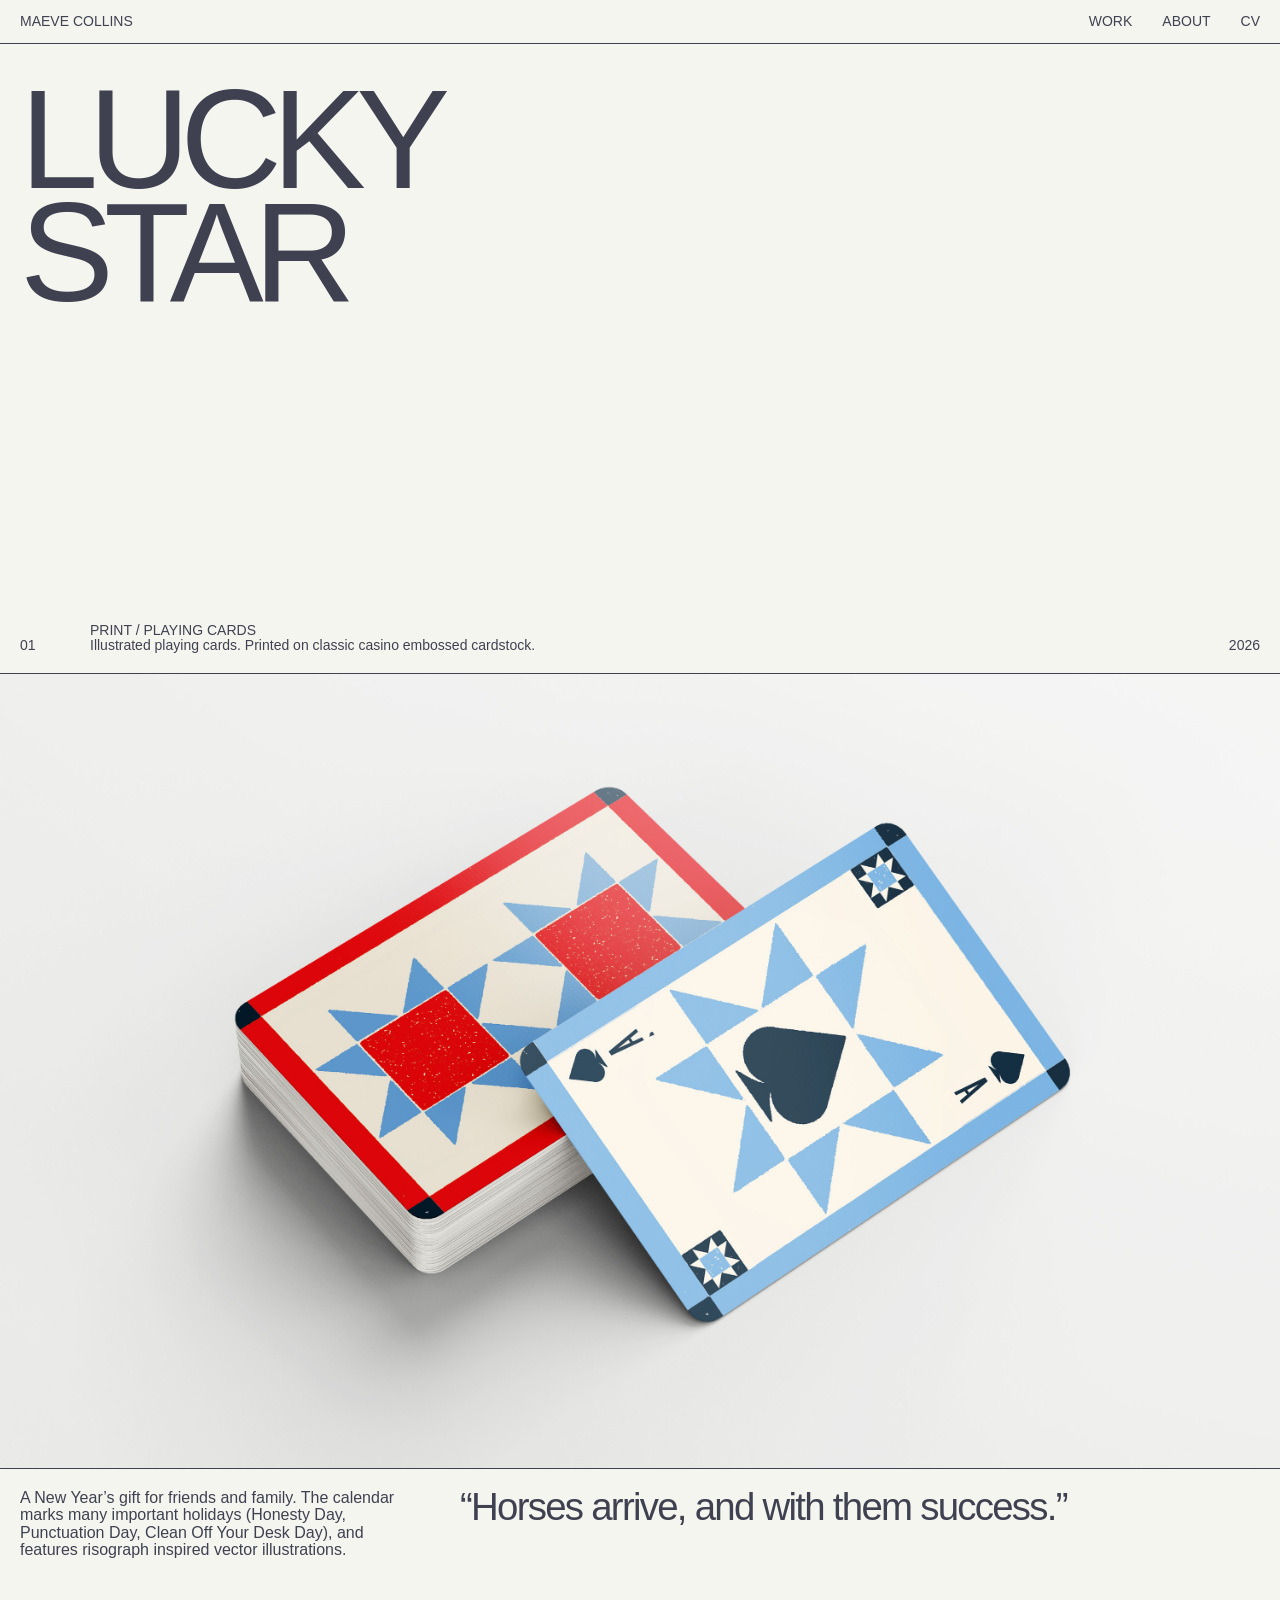
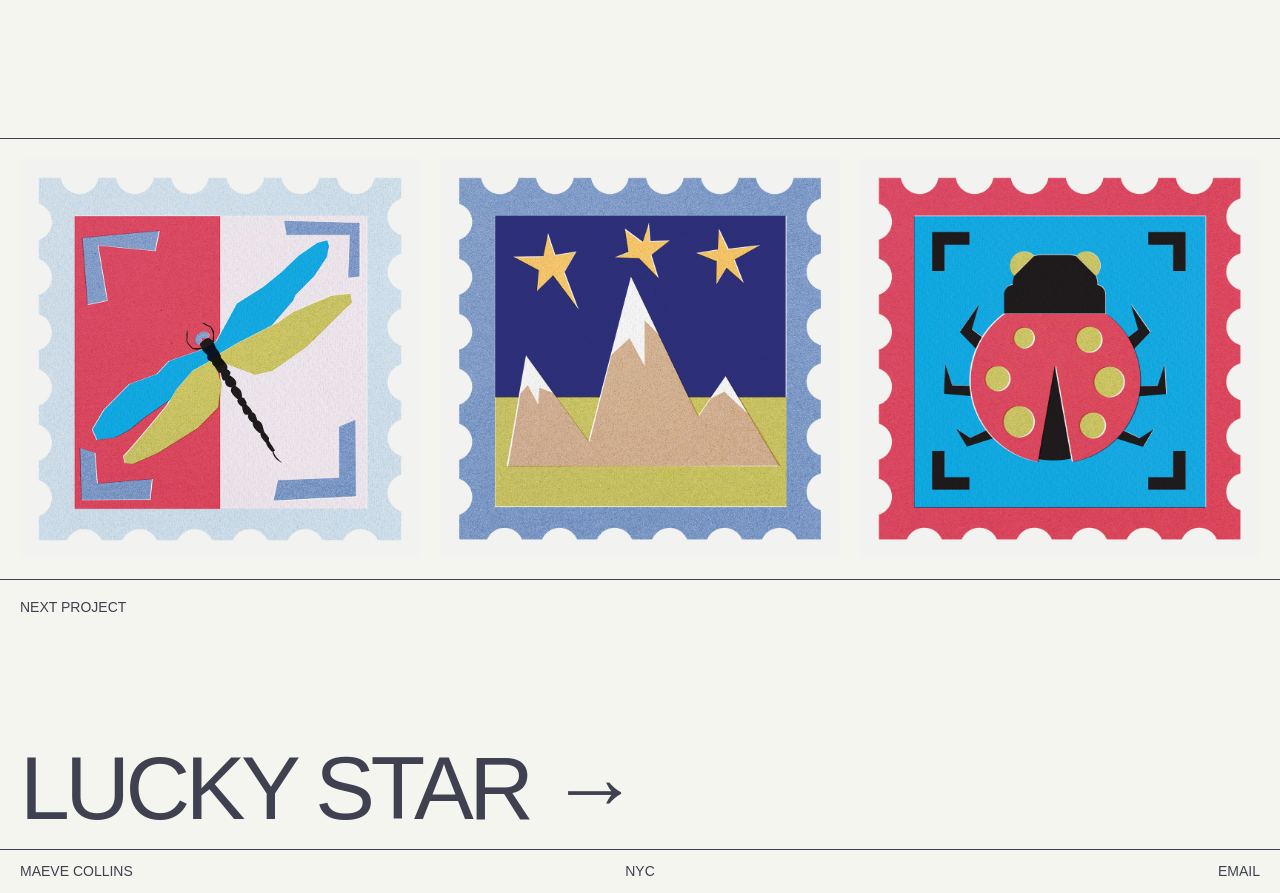
==== work/cards.html @ a994b694 "start cards page" ====
<!DOCTYPE html>
<html lang="en">

<head>
    <meta charset="UTF-8">
    <meta name="viewport" content="width=device-width, initial-scale=1.0">

    <title>Lucky Star — Maeve Collins</title>

    <link rel="stylesheet" href="../style.css">
</head>

<body>

<header>
    <a href="../index.html" class="logo">MAEVE COLLINS</a>

    <nav>
        <a href="../index.html#work">WORK</a>
        <a href="../index.html#about">ABOUT</a>
        <a href="../index.html#about">CV</a>
    </nav>
</header>


<main class="project-page">

    <!-- PROJECT INTRO -->

    <section class="project-intro">

        <div class="project-title">
            LUCKY<br>
            STAR
        </div>

        <div class="project-meta">

            <div>
                01
            </div>

            <div>
                PRINT / PLAYING CARDS<br>
                Illustrated playing cards. Printed on classic casino embossed cardstock.
            </div>

            <div>
                2026
            </div>

        </div>

    </section>


    <!-- HERO IMAGE -->

    <section class="project-hero-image">
        <img src="../images/cards/projectshot.jpg"
             alt="Lucky Star">
    </section>


    <!-- DESCRIPTION -->

    <section class="project-description">

        <div class="project-label">
              A New Year’s gift for friends and family. The calendar marks many important holidays (Honesty Day, Punctuation Day, Clean Off Your Desk Day), and features risograph inspired vector illustrations.   </div>

        <div class="project-description-text">
         <q>Horses arrive, and with them success.</q>
        </div>

    </section>


    <!-- PROJECT IMAGES -->

     <section class="project-images">
         <img src="../images/horse/june.jpg"
             alt="Sláinte Motherf**ckers!">
        <img src="../images/horse/mountain.jpg"
             alt="Sláinte Motherf**ckers!">
         <img src="../images/horse/ladybug.jpg"
             alt="Sláinte Motherf**ckers!">
    </section>


    <!-- NEXT PROJECT -->

    <section class="next-project">

        <div>
            NEXT PROJECT
        </div>

        <a href="cards.html">
            LUCKY STAR →
        </a>

    </section>

</main>


<footer>

    <div>
        MAEVE COLLINS
    </div>

    <div>
        NYC
    </div>

    <div>
        <a href="mailto:maevepcollins@gmail.com">EMAIL</a>
    </div>

</footer>

</body>

</html>
---- style.css ----
* {
    box-sizing: border-box;
}

html {
    scroll-behavior: smooth;
}

body {
    margin: 0;
    background: #f5f5f0;
    color: #3f4150;

    font-family: Arial, Helvetica, sans-serif;
    font-size: 14px;
    line-height: 1.1;
}

/* LINK HOVER GLOW */

a {
    color: inherit;
    text-decoration: none;
    transition: text-shadow 0.3s ease, color 0.3s ease;
}

a:hover {
    text-shadow:
        0 0 3px currentColor,
        0 0 7px currentColor,
        0 0 12px currentColor;
}

/* =========================
   HEADER
   ========================= */

header {
    position: sticky;
    top: 0;
    z-index: 100;

    display: grid;
    grid-template-columns: 1fr auto;

    align-items: center;

    padding: 14px 20px;

    border-bottom: 1px solid #3f4150;

    background: #f5f5f0;
}

.logo {
    font-weight: light;
}

nav {
    display: flex;
    gap: 30px;
}


/* =========================
   INTRO
   ========================= */

.intro {
    min-height: calc(100vh - 45px);

    padding: 20px;

    display: flex;
    flex-direction: column;
    justify-content: space-between;

    border-bottom: 1px solid #3f4150;
}

.intro-name {
    font-size: clamp(80px, 17vw, 260px);

    line-height: .78;

    letter-spacing: -0.075em;

    text-transform: uppercase;
}

.intro-info {
    display: grid;

    grid-template-columns: repeat(4, 1fr);

    gap: 20px;

    max-width: 1000px;
}


/* =========================
   SECTION LABEL
   ========================= */

.section-label {
    padding: 14px 20px;

    border-bottom: 1px solid #3f4150;

    font-size: 12px;

    text-transform: uppercase;
}


/* =========================
   FEATURED PROJECT
   ========================= */

.featured-project {
    padding: 20px;

    border-bottom: 1px solid #3f4150;
}

.featured-image {
    width: 100%;

    aspect-ratio: 16 / 9;

    display: flex;

    align-items: center;
    justify-content: center;

    font-size: 12px;
}

.featured-info {
    display: grid;

    grid-template-columns: 50px 1fr auto;

    gap: 20px;

    align-items: baseline;

    padding-top: 15px;
}

.featured-info h2 {
    margin: 0;

    font-size: clamp(30px, 4vw, 65px);

    line-height: .9;

    letter-spacing: -0.045em;

    font-weight: 400;
}


/* =========================
   PROJECT GRID
   ========================= */

.project-grid {
    display: grid;

    grid-template-columns: repeat(3, 1fr);

    gap: 0;

    border-bottom: 1px solid #3f4150;
}

.grid-project {
    padding: 15px;

    border-right: 1px solid #3f4150;
    border-bottom: 1px solid #3f4150;
}

.grid-project:nth-child(3n) {
    border-right: none;
}

.grid-image {
    width: 100%;

    margin-bottom: 15px;

    background: #deded8;

    display: flex;

    align-items: center;
    justify-content: center;

    font-size: 11px;
}

.image-square {
    aspect-ratio: 1 / 1;
}

.image-tall {
    aspect-ratio: 3 / 4;
}

.image-wide {
    aspect-ratio: 4 / 3;
}

.grid-info {
    display: grid;

    grid-template-columns: 30px 1fr;

    gap: 10px;

    align-items: start;

    padding-top: 10px;
}

.grid-info span:first-child {
    opacity: .45;
}

.grid-info h2 {
    margin: 0 0 6px 0;

    font-size: 22px;

    line-height: .95;

    letter-spacing: -0.035em;

    font-weight: 400;
}

.grid-info p {
    margin: 0;

    font-size: 11px;
}

/* =========================
VIDEOS
   ========================= */

.flip-video {
  width: 100%;
  display: flex;
  justify-content: center;
  padding: 80px 0;
  border-bottom: 1px solid #3f4150;
}

.flip-video video {
  width: 60%;
  height: auto;
  display: block;
}


/* =========================
   ABOUT
   ========================= */

.about {
    border-bottom: 1px solid #111;
}

.about-content {
    padding: 20px;

    display: grid;

    grid-template-columns: 2fr 1fr;

    gap: 40px;

    min-height: 70vh;
}

.about-description {
    font-size: clamp(35px, 5vw, 75px);

    line-height: .93;

    letter-spacing: -0.045em;
}

.about-facts {
    border-top: 1px solid #3f4150;
}

.about-facts div {
    padding: 12px 0;

    border-bottom: 1px solid #3f4150;
}

.about-facts span {
    display: block;

    margin-bottom: 8px;

    font-size: 11px;

    opacity: .5;
}


/* =========================
   FOOTER
   ========================= */

footer {
    display: grid;

    grid-template-columns: 1fr 1fr 1fr;

    padding: 14px 20px;
}

footer div:nth-child(2) {
    text-align: center;
}

footer div:nth-child(3) {
    text-align: right;
}


/* =========================
   MOBILE
   ========================= */

@media (max-width: 700px) {

    header {
        grid-template-columns: 1fr auto;
    }

    nav {
        gap: 15px;
    }

    .intro {
        min-height: 75vh;
    }

    .intro-name {
        font-size: 25vw;
    }

    .intro-info {
        grid-template-columns: 1fr 1fr;

        gap: 15px;
    }

    .featured-info {
        grid-template-columns: 30px 1fr;
    }

    .featured-info > span:last-child {
        grid-column: 2;
    }

    .project-grid {
        grid-template-columns: 1fr 1fr;
    }

    .grid-project:nth-child(3n) {
        border-right: 1px solid #3f4150;
    }

    .grid-project:nth-child(2n) {
        border-right: none;
    }

    .grid-info h2 {
        font-size: 18px;
    }

    .about-content {
        grid-template-columns: 1fr;
    }

    .about-description {
        font-size: 40px;
    }

    footer {
        grid-template-columns: 1fr;

        gap: 10px;
    }

    footer div:nth-child(2),
    footer div:nth-child(3) {
        text-align: left;
    }

}


/* =========================
   PROJECT PAGES
   ========================= */

.project-page {
    width: 100%;
}


/* PROJECT INTRO */

.project-intro {
    padding: 20px;

    min-height: 70vh;

    display: flex;
    flex-direction: column;
    justify-content: space-between;

    border-bottom: 1px solid #3f4150;
}

.project-title {
    font-size: clamp(70px, 11vw, 190px);

    line-height: .8;

    letter-spacing: -0.07em;

    text-transform: uppercase;

    padding-top: 20px;
}

.project-meta {
    display: grid;

    grid-template-columns: 50px 1fr auto;

    gap: 20px;

    align-items: end;
}


/* HERO */

.project-hero-image {
    width: 100%;

    border-bottom: 1px solid #3f4150;
}

.project-hero-image img {
    display: block;

    width: 100%;
    height: auto;
}

.featured-image {
    width: 100%;
}

.featured-image a {
    display: block;
    width: 100%;
}

.featured-image img {
    display: block;
    width: 100%;
    height: auto;
}

/* DESCRIPTION */

.project-description {
    padding: 20px;

    display: grid;

    grid-template-columns: 1fr 2fr;

    gap: 40px;

    min-height: 30vh;

    border-bottom: 1px solid #3f4150;
}

.project-label {
    font-size: 16px;
}

.project-description-text {
    max-width: 900px;

    font-size: clamp(35px, 3vw, 70px);

    line-height: .93;

    letter-spacing: -0.045em;
}


/* IMAGE GALLERY */

.project-images {
    width: 100%;
    padding: 20px;

    display: grid !important;
    grid-template-columns: repeat(3, minmax(0, 1fr));
    gap: 20px;

    border-bottom: 1px solid #3f4150;
}

.project-images img {
    display: block;
    object-fit: cover;
    width: 100%;
    height: 100%;
}

/* MOBILE */

@media (max-width: 700px) {
    .project-images {
        grid-template-columns: 1fr;
        gap: 15px;
    }
}

/* NEXT PROJECT */

.next-project {
    padding: 20px;

    min-height: 30vh;

    display: flex;
    flex-direction: column;
    justify-content: space-between;

    border-bottom: 1px solid #3f4150;
}

.next-project a {
    font-size: clamp(40px, 7vw, 100px);

    line-height: .9;

    letter-spacing: -0.05em;
}


/* MOBILE */

@media (max-width: 700px) {

    .project-intro {
        min-height: 60vh;
    }

    .project-title {
        padding-top: 20px;
        font-size: 10vw;
    }

    .project-meta {
        grid-template-columns: 30px 1fr;
    }

    .project-meta div:last-child {
        grid-column: 2;
    }

    .project-description {
        grid-template-columns: 1fr;

        gap: 40px;
    }

}
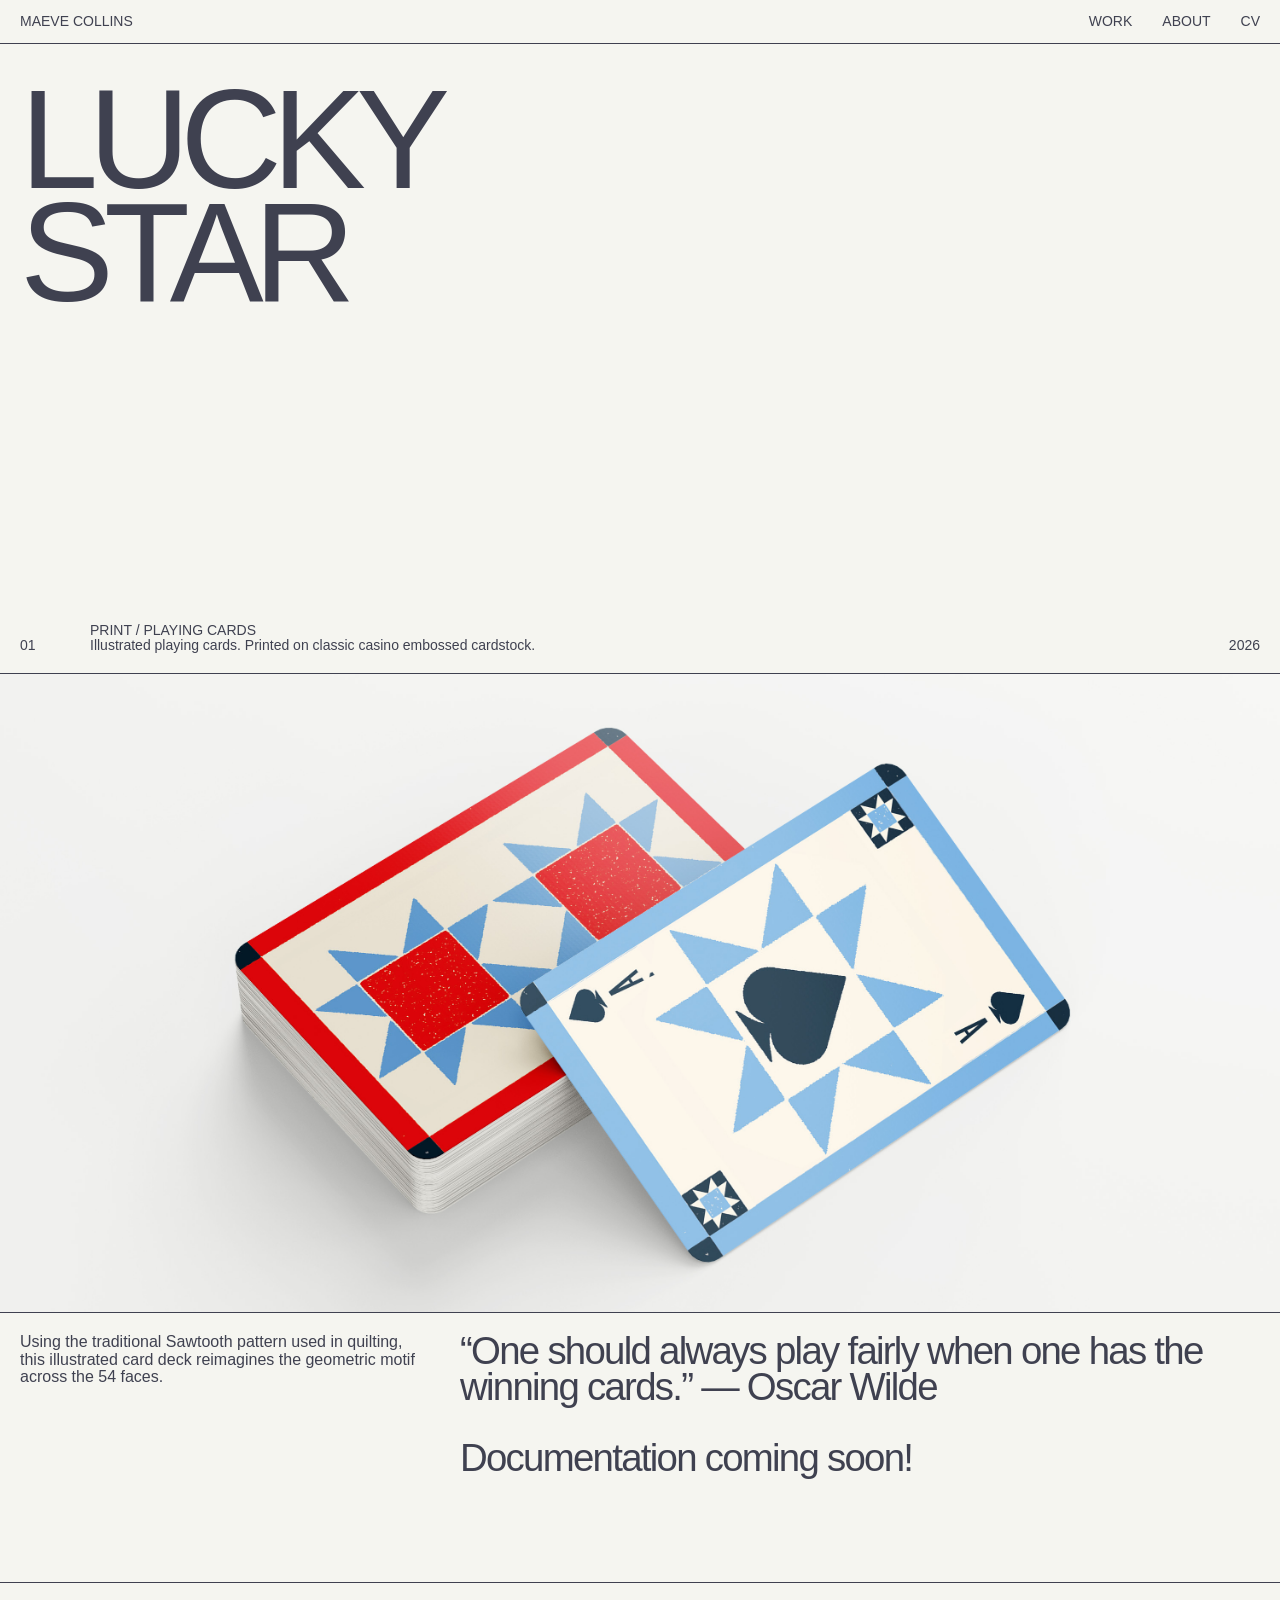
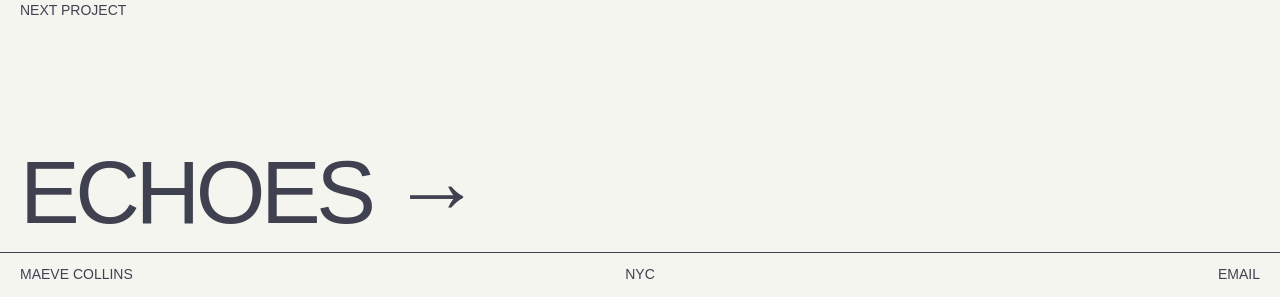
==== commit ab07d6d4: "Set up CV page" ====
--- a/work/cards.html
+++ b/work/cards.html
@@ -18,7 +18,7 @@
     <nav>
         <a href="../index.html#work">WORK</a>
         <a href="../index.html#about">ABOUT</a>
-        <a href="../index.html#about">CV</a>
+        <a href="work/cv.html">CV</a>
     </nav>
 </header>
 
@@ -67,16 +67,17 @@
     <section class="project-description">
 
         <div class="project-label">
-              A New Year’s gift for friends and family. The calendar marks many important holidays (Honesty Day, Punctuation Day, Clean Off Your Desk Day), and features risograph inspired vector illustrations.   </div>
+             Using the traditional Sawtooth pattern used in quilting, this illustrated card deck reimagines the geometric motif across the 54 faces. </div>
 
         <div class="project-description-text">
-         <q>Horses arrive, and with them success.</q>
+         <q>One should always play fairly when one has the winning cards.</q> — Oscar Wilde
+         <br>  <br> Documentation coming soon!
         </div>
 
     </section>
 
 
-    <!-- PROJECT IMAGES -->
+    <!-- PROJECT IMAGES
 
      <section class="project-images">
          <img src="../images/horse/june.jpg"
@@ -85,7 +86,7 @@
              alt="Sláinte Motherf**ckers!">
          <img src="../images/horse/ladybug.jpg"
              alt="Sláinte Motherf**ckers!">
-    </section>
+    </section> -->
 
 
     <!-- NEXT PROJECT -->
@@ -96,8 +97,8 @@
             NEXT PROJECT
         </div>
 
-        <a href="cards.html">
-            LUCKY STAR →
+        <a href="echoes.html">
+            ECHOES →
         </a>
 
     </section>
--- a/style.css
+++ b/style.css
@@ -192,11 +192,9 @@
 
     margin-bottom: 15px;
 
-    background: #deded8;
-
     display: flex;
 
-    align-items: center;
+    align-items: top;
     justify-content: center;
 
     font-size: 11px;
@@ -204,6 +202,7 @@
 
 .image-square {
     aspect-ratio: 1 / 1;
+    object-fit: cover;
 }
 
 .image-tall {
@@ -212,6 +211,14 @@
 
 .image-wide {
     aspect-ratio: 4 / 3;
+    overflow: hidden;
+}
+
+.image-wide img {
+    width: 100%;
+    height: 100%;
+    object-fit: cover;
+    display: block;
 }
 
 .grid-info {
@@ -288,7 +295,7 @@
 }
 
 .about-description {
-    font-size: clamp(35px, 5vw, 75px);
+    font-size: clamp(35px, 5vw, 65px);
 
     line-height: .93;
 
@@ -599,3 +606,73 @@
 
 }
 
+/* CV */
+
+.cv {
+    display: grid;
+    grid-template-columns: 1fr 2fr 1fr;
+    min-height: 100vh;
+    border-bottom: 1px solid #3f4150;
+}
+
+.cv > * {
+    padding: 15px;
+    border-right: 1px solid #3f4150;
+}
+
+.cv > *:last-child {
+    border-right: none;
+}
+
+.cv-intro {
+    position: sticky;
+    top: 0;
+    height: fit-content;
+}
+
+.cv-intro h1 {
+    margin: 0 0 30px 0;
+}
+
+.cv-section {
+    margin-bottom: 60px;
+}
+
+.cv-section h2 {
+    margin: 0 0 25px 0;
+    font-size: 12px;
+    font-weight: normal;
+}
+
+.cv-entry {
+    margin-bottom: 35px;
+}
+
+.cv-entry h3 {
+    margin: 0 0 5px 0;
+    font-size: 14px;
+    font-weight: normal;
+}
+
+.cv-entry p,
+.cv-other p {
+    margin: 0 0 5px 0;
+}
+
+
+@media (max-width: 700px) {
+
+    .cv {
+        grid-template-columns: 1fr;
+    }
+
+    .cv > * {
+        border-right: none;
+        border-bottom: 1px solid #3f4150;
+    }
+
+    .cv-intro {
+        position: relative;
+    }
+
+}
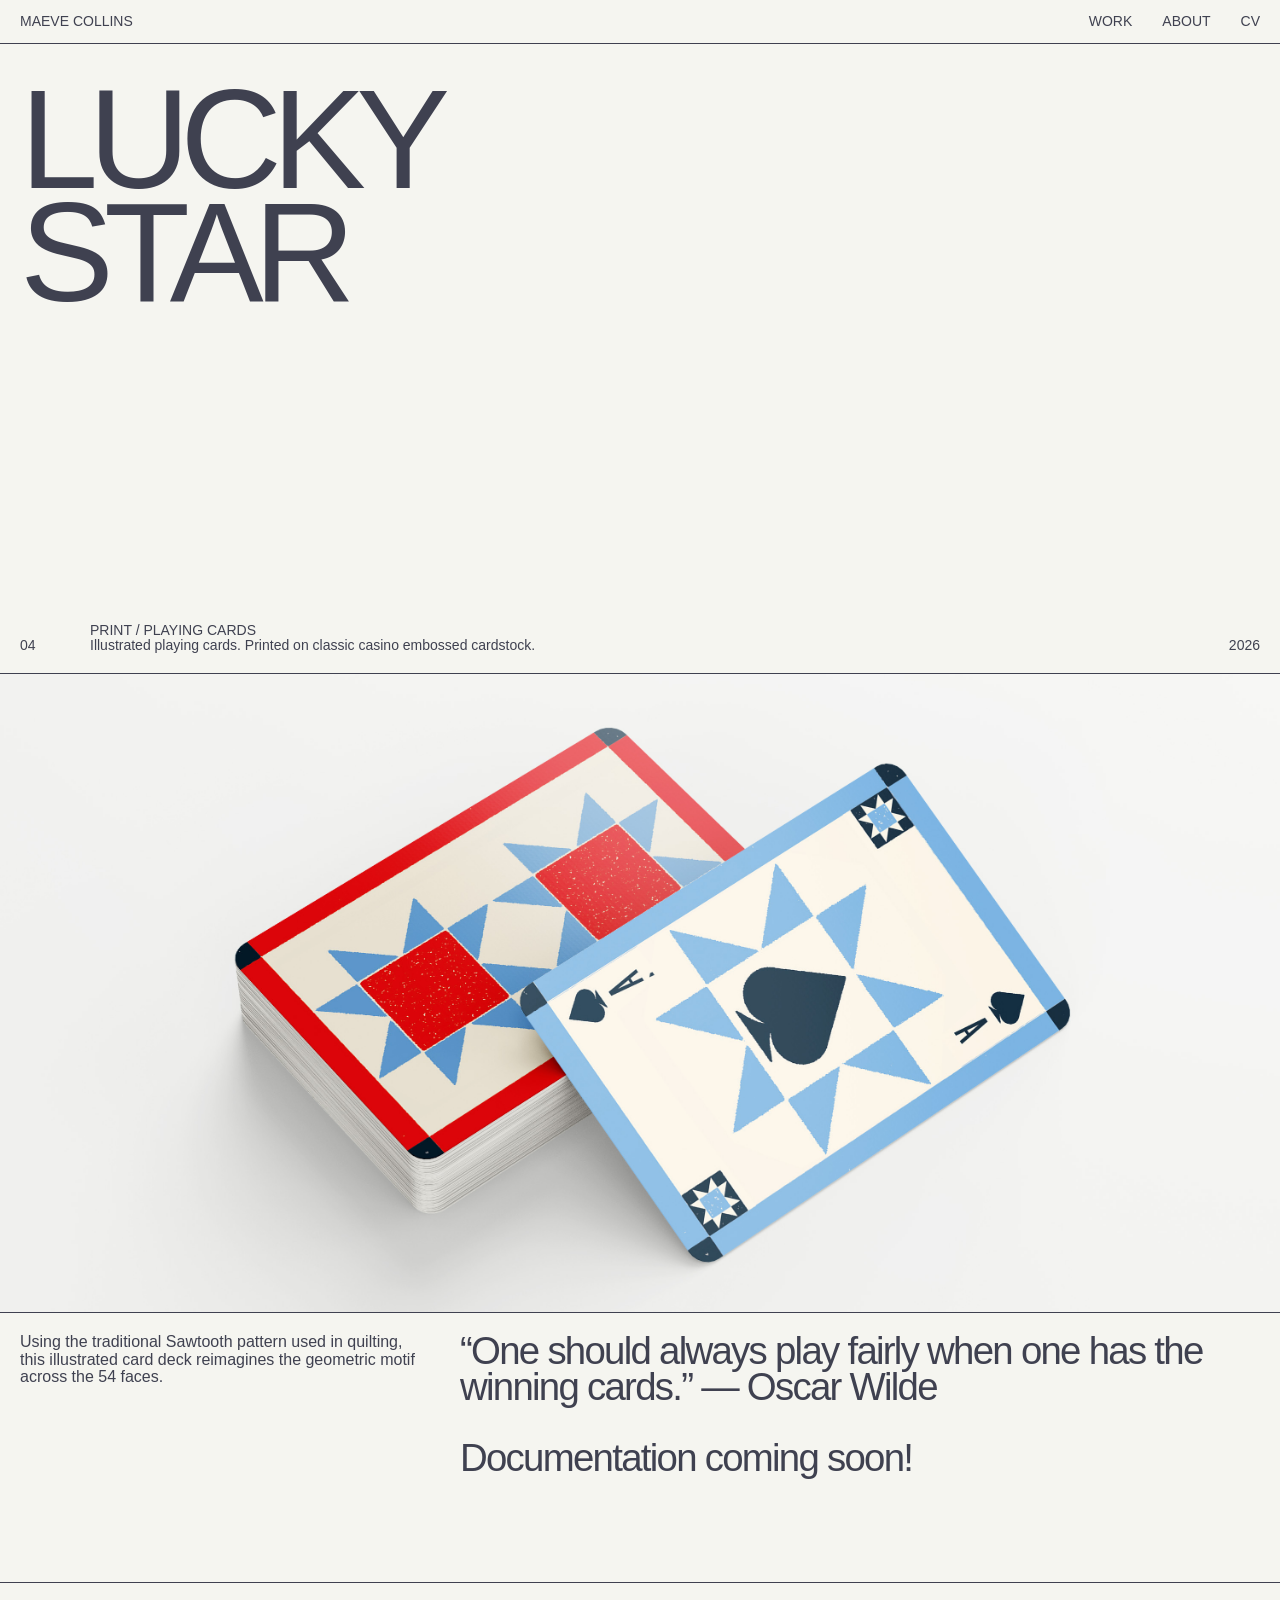
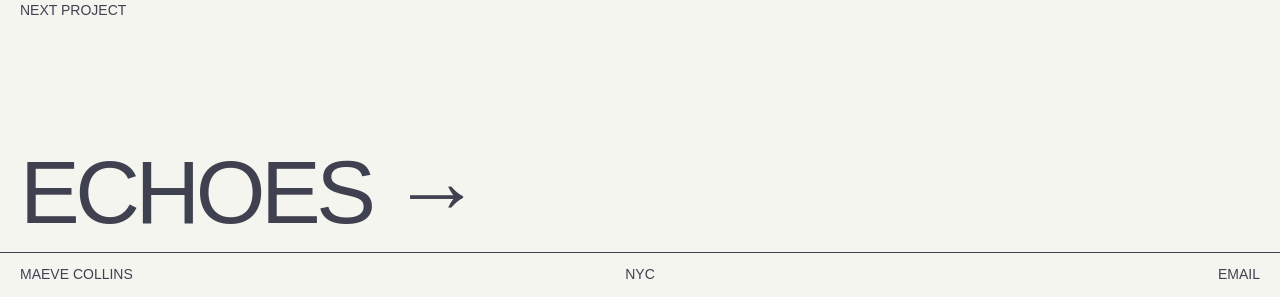
==== commit e902715a: "Echoes updates" ====
--- a/work/cards.html
+++ b/work/cards.html
@@ -37,7 +37,7 @@
         <div class="project-meta">
 
             <div>
-                01
+                04
             </div>
 
             <div>
--- a/style.css
+++ b/style.css
@@ -295,7 +295,7 @@
 }
 
 .about-description {
-    font-size: clamp(35px, 5vw, 65px);
+    font-size: clamp(35px, 5vw, 55px);
 
     line-height: .93;
 
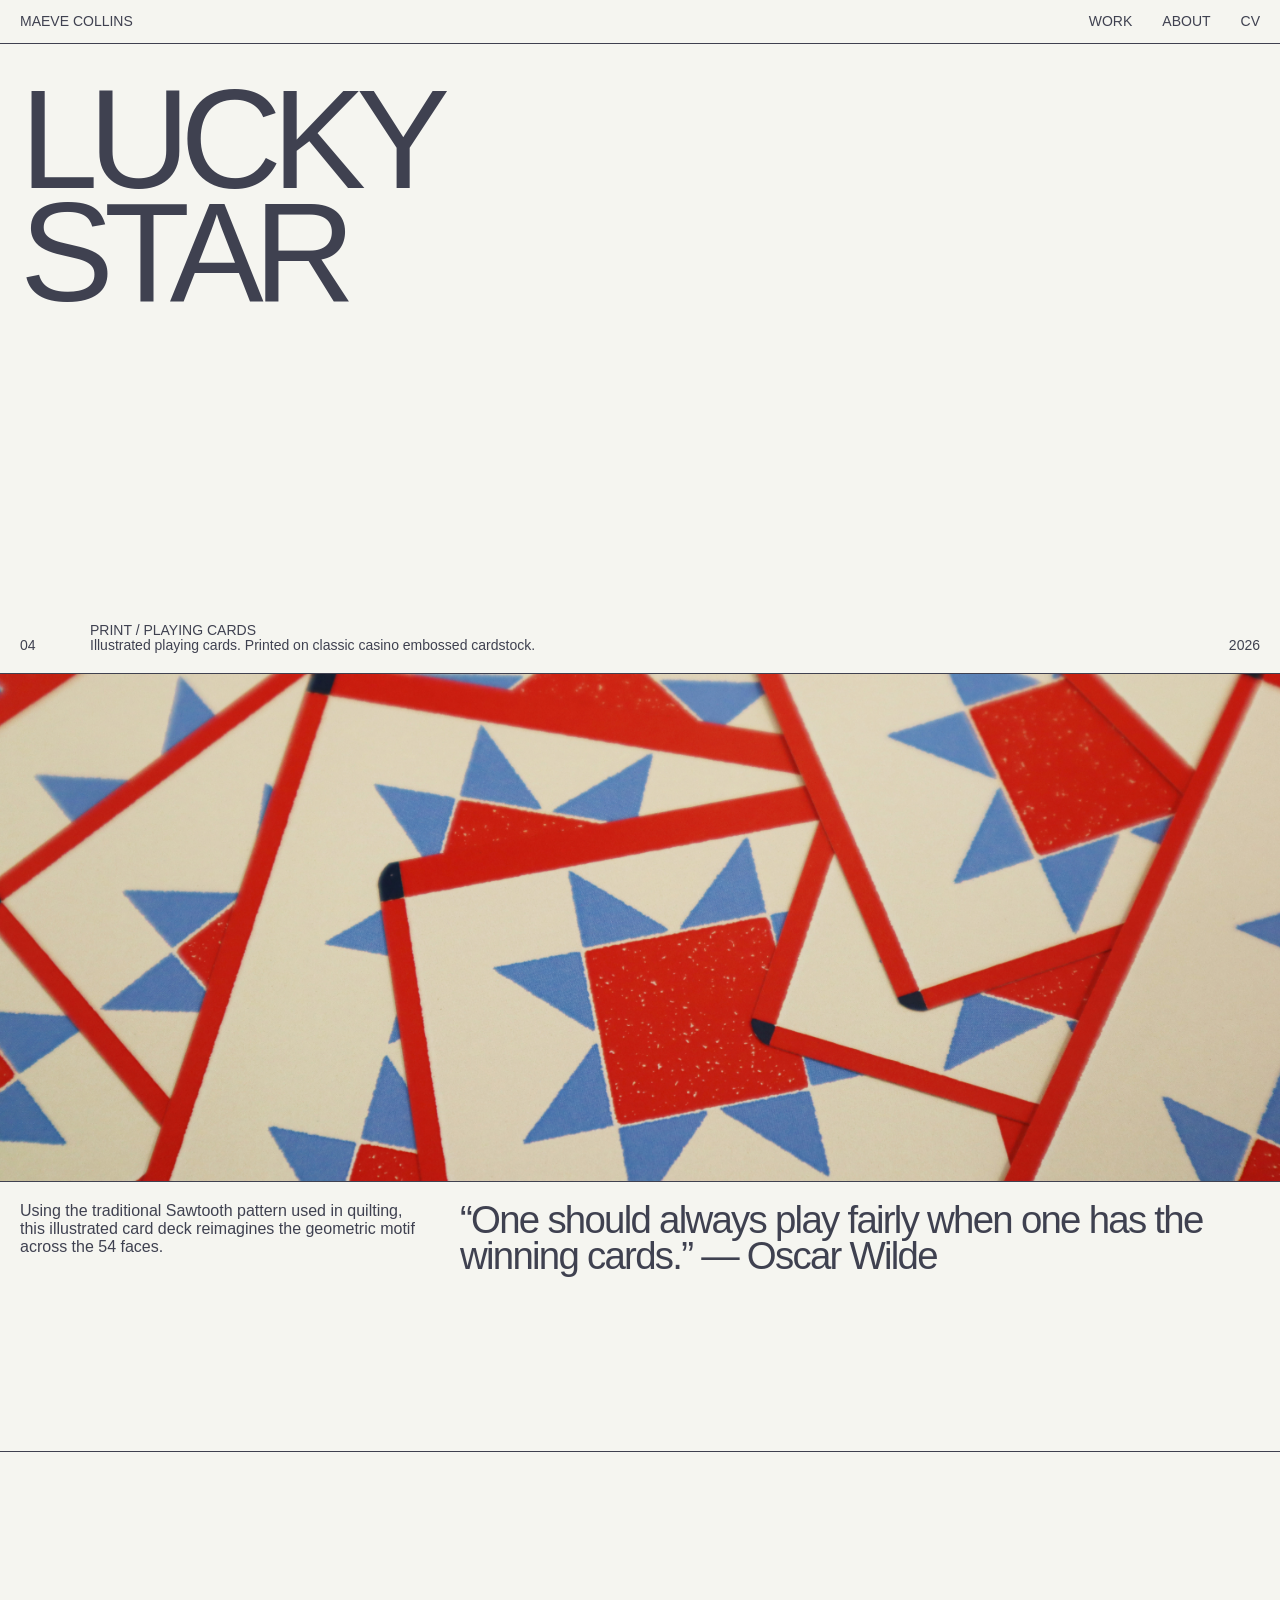
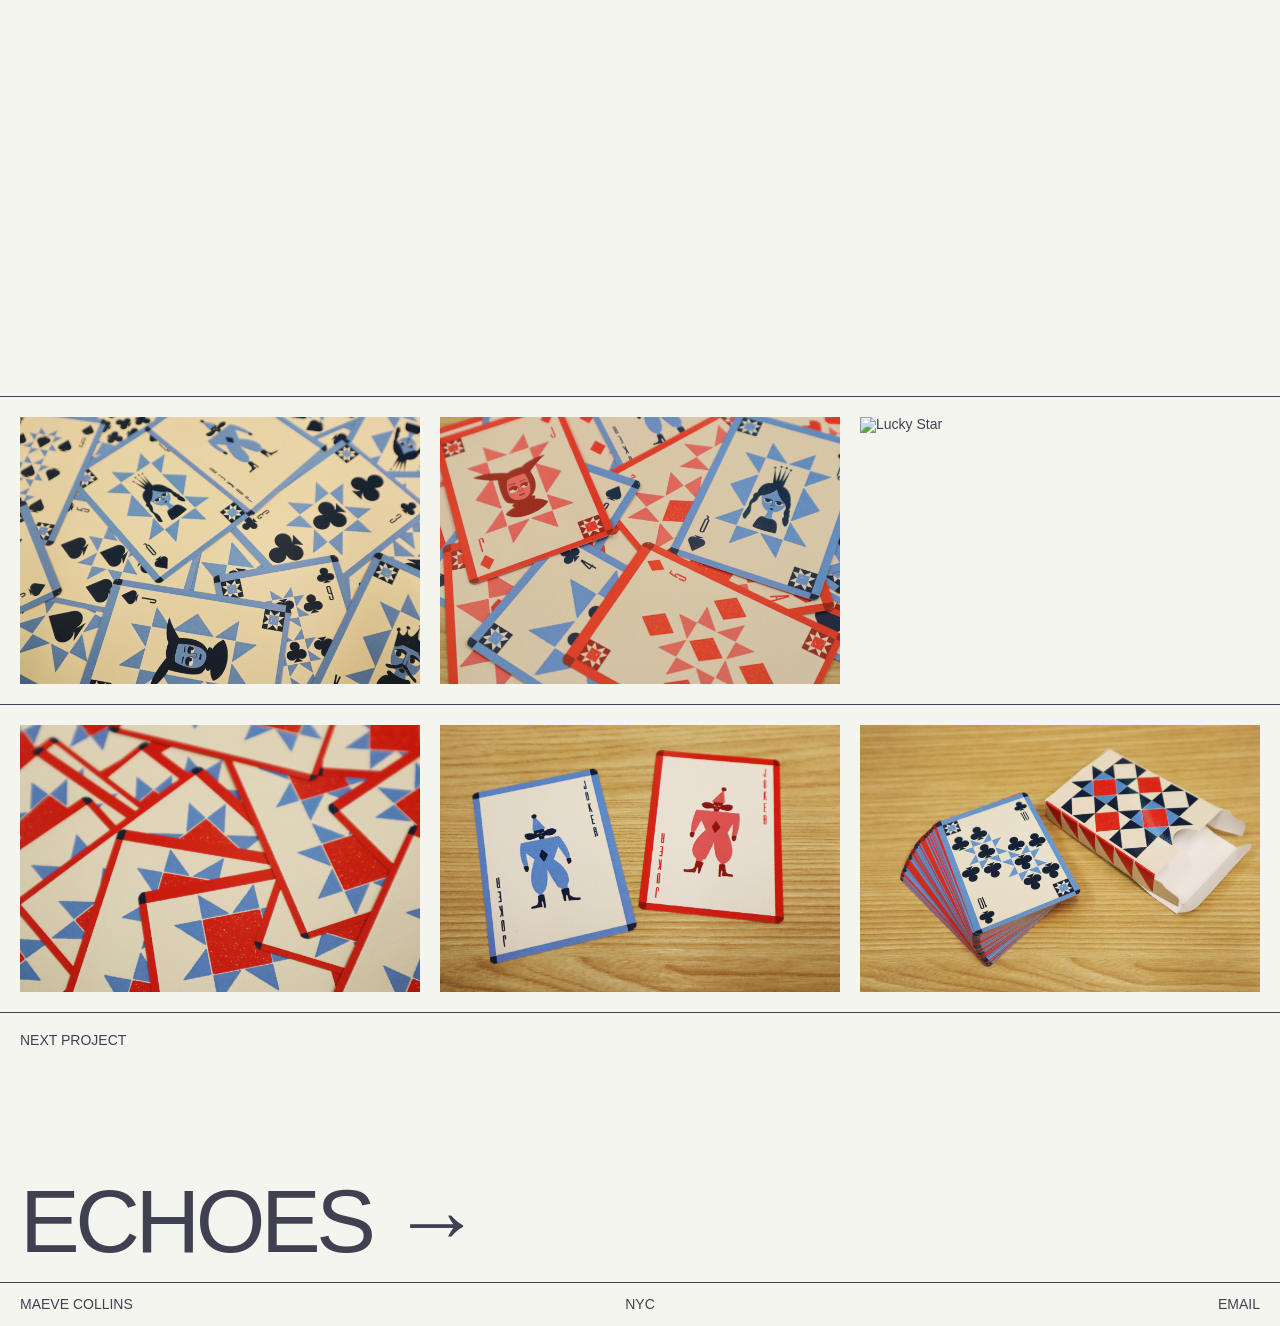
==== commit 2ae19549: "Lucky star documentation" ====
--- a/work/cards.html
+++ b/work/cards.html
@@ -8,6 +8,7 @@
     <title>Lucky Star — Maeve Collins</title>
 
     <link rel="stylesheet" href="../style.css">
+    <link rel="icon" type="image/svg+xml" href="../images/star.svg">
 </head>
 
 <body>
@@ -18,7 +19,7 @@
     <nav>
         <a href="../index.html#work">WORK</a>
         <a href="../index.html#about">ABOUT</a>
-        <a href="work/cv.html">CV</a>
+       <a href="cv.html">CV</a>
     </nav>
 </header>
 
@@ -57,7 +58,7 @@
     <!-- HERO IMAGE -->
 
     <section class="project-hero-image">
-        <img src="../images/cards/projectshot.jpg"
+        <img src="../images/cards/banner.jpg"
              alt="Lucky Star">
     </section>
 
@@ -71,24 +72,37 @@
 
         <div class="project-description-text">
          <q>One should always play fairly when one has the winning cards.</q> — Oscar Wilde
-         <br>  <br> Documentation coming soon!
         </div>
 
     </section>
 
 
-    <!-- PROJECT IMAGES
+  
 
-     <section class="project-images">
-         <img src="../images/horse/june.jpg"
-             alt="Sláinte Motherf**ckers!">
-        <img src="../images/horse/mountain.jpg"
-             alt="Sláinte Motherf**ckers!">
-         <img src="../images/horse/ladybug.jpg"
-             alt="Sláinte Motherf**ckers!">
-    </section> -->
-
-
+<section>
+      <div class="flip-video">
+                     <video autoplay loop muted playsinline>
+                      <source src="../images/cards/CardsFlipthrough.mp4" type="video/mp4">
+                         Your browser does not support the video tag.
+                       </video>
+                    </div>
+    </section>
+   <section class="project-images">
+         <img src="../images/cards/blue.jpg"
+             alt="Lucky Star">
+        <img src="../images/cards/everything.jpg"
+             alt="Lucky Star">
+        <img src="../images/cards/red.png"
+             alt="Lucky Star">
+    </section>
+    <section class="project-images">
+         <img src="../images/cards/backs.jpg"
+             alt="Lucky Star">
+        <img src="../images/cards/jokers.jpg"
+             alt="Lucky Star">
+        <img src="../images/cards/box.jpg"
+             alt="Lucky Star">
+    </section>
     <!-- NEXT PROJECT -->
 
     <section class="next-project">
--- a/style.css
+++ b/style.css
@@ -173,7 +173,7 @@
 
     gap: 0;
 
-    border-bottom: 1px solid #3f4150;
+   /* border-bottom: 1px solid #3f4150; */
 }
 
 .grid-project {
@@ -279,7 +279,7 @@
    ========================= */
 
 .about {
-    border-bottom: 1px solid #111;
+    border-bottom: 1px solid #3f4150;
 }
 
 .about-content {
@@ -291,13 +291,13 @@
 
     gap: 40px;
 
-    min-height: 70vh;
+    min-height: 91vh;
 }
 
 .about-description {
-    font-size: clamp(35px, 5vw, 55px);
-
-    line-height: .93;
+    font-size: clamp(35px, 5vw, 50px);
+
+    line-height: .97;
 
     letter-spacing: -0.045em;
 }
@@ -613,6 +613,7 @@
     grid-template-columns: 1fr 2fr 1fr;
     min-height: 100vh;
     border-bottom: 1px solid #3f4150;
+  
 }
 
 .cv > * {
@@ -632,6 +633,8 @@
 
 .cv-intro h1 {
     margin: 0 0 30px 0;
+    font-family: Georgia, "Times New Roman", serif;
+    font-weight: normal;
 }
 
 .cv-section {
@@ -675,4 +678,256 @@
         position: relative;
     }
 
+}
+
+.cv-entry h3 {
+    font-weight: 700;
+}
+
+.cv-intro h1 {
+    font-size: 5rem;
+}
+
+
+
+/* =========================
+   FINE ART ARCHIVE
+   ========================= */
+
+.art-page {
+    background: #3f4150;
+    color: #f5f5f0;
+    font-family: Georgia, "Times New Roman", serif;
+}
+
+.art-page a {
+    color: inherit;
+}
+
+
+/* HEADER */
+
+.art-header {
+    position: sticky;
+    top: 0;
+    left: 0;
+    z-index: 100;
+
+    width: 100%;
+
+    display: flex;
+    justify-content: space-between;
+    align-items: center;
+
+    padding: 20px 25px;
+
+    border: none;
+
+    background: transparent;
+
+    font-family: Arial, Helvetica, sans-serif;
+    font-size: 11px;
+    letter-spacing: .05em;
+
+      background: #3f4150;
+      border-bottom: 1px solid #f5f5f0;
+}
+
+.art-logo {
+    font-size: 18px;
+    font-weight: bold;
+}
+
+
+/* GALLERY */
+
+.art-gallery {
+    width: 100%;
+    padding: 120px 7vw 150px;
+}
+
+
+/* INTRO */
+
+.art-intro {
+    min-height: 75vh;
+
+    display: flex;
+    flex-direction: column;
+    justify-content: flex-end;
+
+    padding-bottom: 80px;
+}
+
+.art-intro p {
+    margin: 0 0 20px;
+
+    font-family: Arial, Helvetica, sans-serif;
+    font-size: 11px;
+    letter-spacing: .1em;
+    text-transform: uppercase;
+    opacity: .5;
+}
+
+.art-intro h1 {
+    margin: 0;
+
+    font-size: clamp(80px, 15vw, 230px);
+    line-height: .75;
+    letter-spacing: -.07em;
+    font-weight: normal;
+}
+
+
+/* ARTWORK */
+
+.art-piece {
+    margin: 0;
+}
+
+.art-piece img {
+    display: block;
+    width: 100%;
+    height: auto;
+}
+
+
+/* CAPTIONS */
+
+.art-piece figcaption {
+    display: flex;
+    justify-content: space-between;
+
+    padding-top: 10px;
+
+    font-family: Arial, Helvetica, sans-serif;
+    font-size: 10px;
+    letter-spacing: .04em;
+
+    opacity: .6;
+}
+
+
+/* LARGE PIECE */
+
+.art-piece-large {
+    width: 72%;
+    margin-left: 8%;
+    margin-bottom: 25vh;
+}
+
+
+/* SMALL PIECE */
+
+.art-piece-small {
+    width: 35%;
+    margin-left: 52%;
+    margin-bottom: 30vh;
+}
+
+.art-piece-right {
+    width: 35%;
+    margin-left: auto;
+    margin-right: 0;
+    margin-bottom: 30vh;
+}
+
+
+/* WIDE PIECE */
+
+.art-piece-wide {
+    width: 85%;
+    margin-left: 0;
+    margin-bottom: 20vh;
+}
+
+/* =========================
+   STUDIO / FINE ART HEADER
+   ========================= */
+
+.studio-header {
+    background: #3f4150;
+    border-bottom: 1px solid #f5f5f0;
+    color: #e8e5dc;
+    
+    grid-template-columns: 1fr auto 1fr;
+}
+
+.studio-header .studio-archive {
+    grid-column: 2;
+    
+    font-family: Georgia, "Times New Roman", serif;
+    font-size: 12px;
+    letter-spacing: .08em;
+    text-transform: uppercase;
+}
+
+.studio-header nav {
+    grid-column: 3;
+    justify-self: end;
+}
+
+.image-row {
+    display: flex;
+    gap: 10px;
+}
+
+.image-row img {
+    width: 33.33%;
+    height: auto;
+    display: block;
+}
+
+
+
+
+#loading-screen {
+    position: fixed;
+    inset: 0;
+    z-index: 9999;
+
+    background: #f5f5f0;
+
+    display: flex;
+    align-items: center;
+    justify-content: center;
+
+    opacity: 1;
+    visibility: visible;
+
+    transition: opacity 0.6s ease, visibility 0.6s ease;
+}
+
+#loading-screen.loaded {
+    opacity: 0;
+    visibility: hidden;
+}
+
+.loading-star {
+    width: 70px;
+    height: 70px;
+
+    animation: star-wiggle 1.8s ease-in-out infinite;
+}
+
+@keyframes star-wiggle {
+    0% {
+        transform: rotate(0deg) scale(1) skew(0deg, 0deg);
+    }
+
+    25% {
+        transform: rotate(8deg) scale(1.04) skew(1deg, -1deg);
+    }
+
+    50% {
+        transform: rotate(15deg) scale(0.98) skew(-1deg, 1deg);
+    }
+
+    75% {
+        transform: rotate(8deg) scale(1.03) skew(1deg, -1deg);
+    }
+
+    100% {
+        transform: rotate(0deg) scale(1) skew(0deg, 0deg);
+    }
 }
